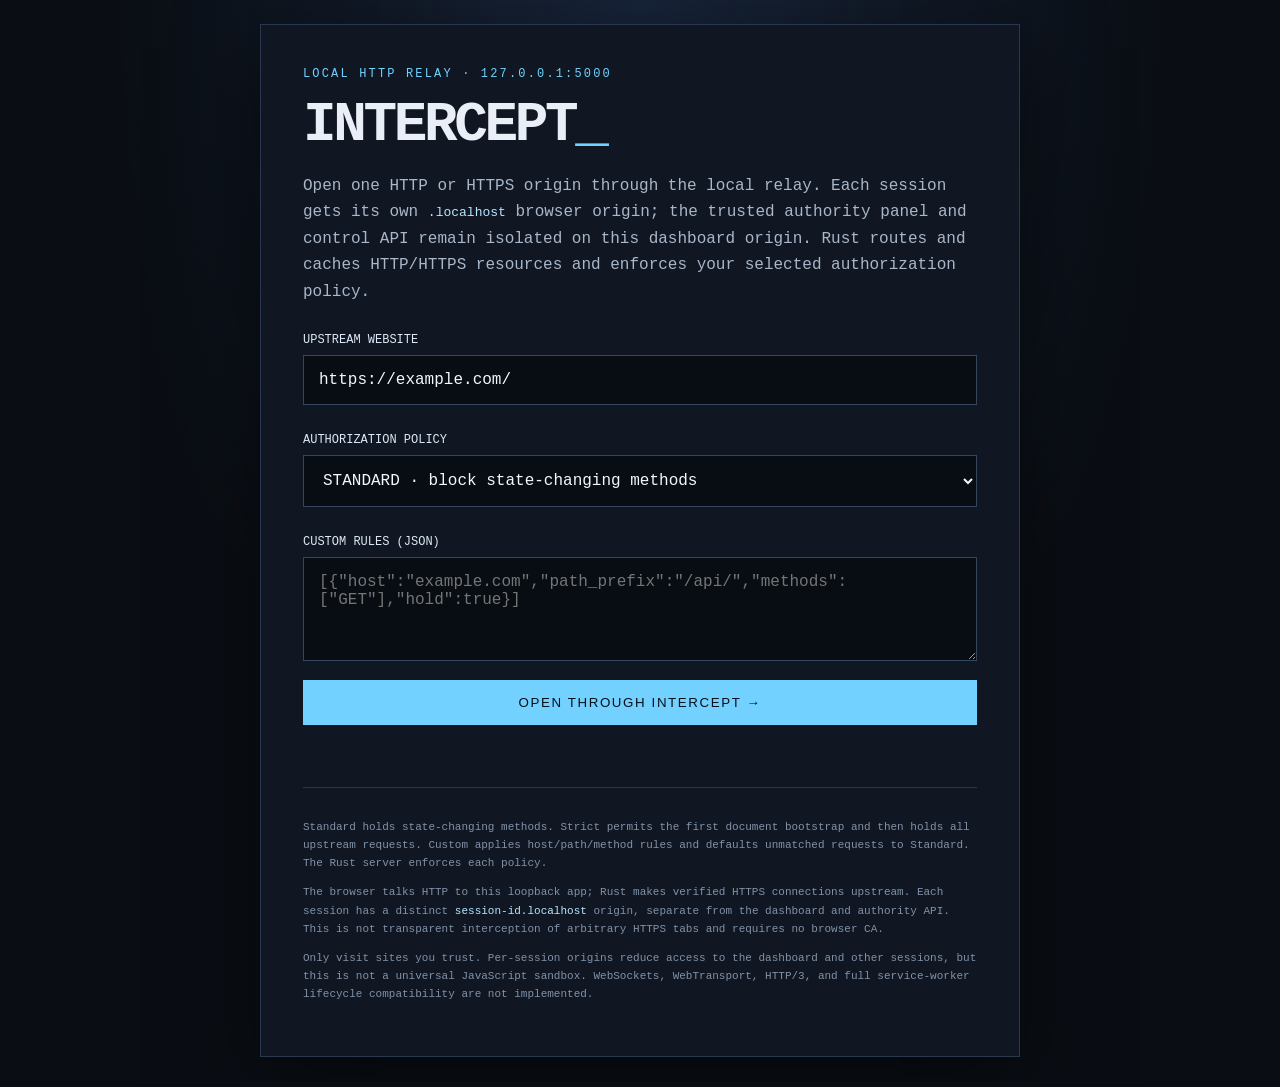
==== web/index.html @ f10e1672 "Explain session isolation and authorization modes in launcher" ====
<!doctype html>
<html lang="en">
<head>
  <meta charset="utf-8">
  <meta name="viewport" content="width=device-width,initial-scale=1">
  <meta name="color-scheme" content="dark">
  <title>Intercept · Timed Browser Proxy</title>
  <style>
    :root{font-family:ui-monospace,SFMono-Regular,Consolas,monospace;color:#e9eef7;background:#0a0e14}
    *{box-sizing:border-box}body{margin:0;min-height:100vh;display:grid;place-items:center;padding:24px;background:radial-gradient(ellipse at 50% 0,#17243a 0,transparent 58%),#0a0e14}
    main{width:min(760px,100%);border:1px solid #29384e;background:#101722;padding:clamp(22px,5vw,42px);box-shadow:0 24px 80px #0008}
    .mark{color:#73d1ff;letter-spacing:.18em;font-size:12px}h1{font-size:clamp(32px,7vw,56px);letter-spacing:-.06em;margin:12px 0}p{line-height:1.65;color:#a9b7ca}
    label{display:block;color:#dce8f7;font-size:12px;margin:28px 0 8px}input,select,textarea{width:100%;background:#080d14;color:#f1f6ff;border:1px solid #34465e;padding:15px;font:inherit;outline:none}input:focus,select:focus,textarea:focus{border-color:#73d1ff}textarea{resize:vertical}
    button{margin-top:14px;width:100%;padding:15px;background:#73d1ff;border:0;color:#07111c;font:700 14px inherit;letter-spacing:.12em;cursor:pointer}button:hover{background:#a2e2ff}
    #message{min-height:1.5em;color:#ffca80;font-size:12px;margin-top:14px}
    .rule{height:1px;background:#29384e;margin:30px 0}.small{font-size:11px;color:#8192a9}
    code{color:#b8e7ff}
  </style>
</head>
<body>
<main>
  <div class="mark">LOCAL HTTP RELAY · 127.0.0.1:5000</div>
  <h1>INTERCEPT<span style="color:#73d1ff">_</span></h1>
  <p>Open one HTTP or HTTPS origin through the local relay. Each session gets its own <code>.localhost</code> browser origin; the trusted authority panel and control API remain isolated on this dashboard origin. Rust routes and caches HTTP/HTTPS resources and enforces your selected authorization policy.</p>
  <form id="launch">
    <label for="target">UPSTREAM WEBSITE</label>
    <input id="target" name="url" type="url" inputmode="url" autocomplete="url" spellcheck="false" placeholder="https://example.com/" value="https://example.com/" required>
    <label for="policy">AUTHORIZATION POLICY</label>
    <select id="policy" name="policy"><option value="standard">STANDARD · block state-changing methods</option><option value="strict">STRICT · hold all upstream requests after bootstrap</option><option value="custom">CUSTOM · apply JSON rules, otherwise Standard</option></select>
    <label for="rules">CUSTOM RULES (JSON)</label>
    <textarea id="rules" name="rules" rows="4" spellcheck="false" placeholder='[{"host":"example.com","path_prefix":"/api/","methods":["GET"],"hold":true}]'></textarea>
    <button type="submit">OPEN THROUGH INTERCEPT →</button>
    <div id="message" role="status"></div>
  </form>
  <div class="rule"></div>
  <p class="small">Standard holds state-changing methods. Strict permits the first document bootstrap and then holds all upstream requests. Custom applies host/path/method rules and defaults unmatched requests to Standard. The Rust server enforces each policy.</p>
  <p class="small">The browser talks HTTP to this loopback app; Rust makes verified HTTPS connections upstream. Each session has a distinct <code>session-id.localhost</code> origin, separate from the dashboard and authority API. This is not transparent interception of arbitrary HTTPS tabs and requires no browser CA.</p>
  <p class="small">Only visit sites you trust. Per-session origins reduce access to the dashboard and other sessions, but this is not a universal JavaScript sandbox. WebSockets, WebTransport, HTTP/3, and full service-worker lifecycle compatibility are not implemented.</p>
</main>
<script>
(() => {
  const form = document.querySelector("#launch");
  const message = document.querySelector("#message");
  const button = form.querySelector("button");
  form.addEventListener("submit", async event => {
    event.preventDefault();
    button.disabled = true;
    message.textContent = "Creating isolated proxy session…";
    try {
      const response = await fetch("/api/sessions", {
        method: "POST",
        headers: {"content-type":"application/json"},
        body: JSON.stringify({
          url: document.querySelector("#target").value.trim(),
          policy: document.querySelector("#policy").value,
          rules: document.querySelector("#policy").value === "custom"
            ? JSON.parse(document.querySelector("#rules").value || "[]")
            : []
        })
      });
      if (!response.ok) throw new Error(await response.text() || "Could not create proxy session");
      const data = await response.json();
      location.assign(data.session_url);
    } catch (error) {
      message.textContent = error.message || String(error);
      button.disabled = false;
    }
  });
})();
</script>
</body>
</html>
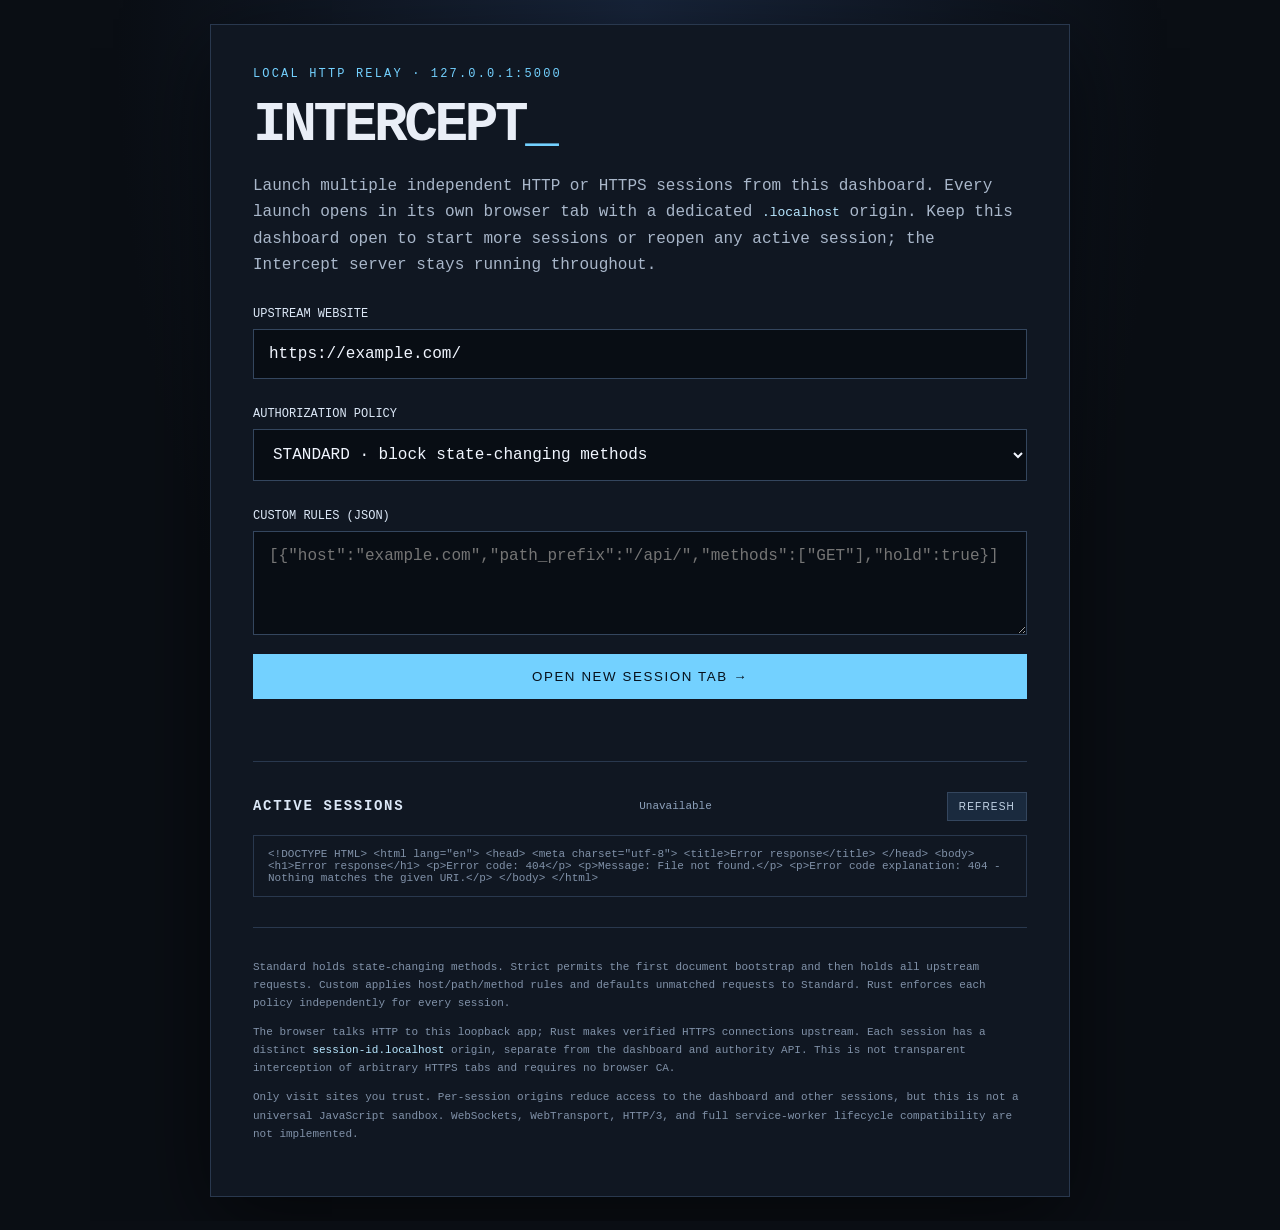
==== commit 13a9f063: "Keep launcher open and open each proxy session in a new tab" ====
--- a/web/index.html
+++ b/web/index.html
@@ -8,20 +8,32 @@
   <style>
     :root{font-family:ui-monospace,SFMono-Regular,Consolas,monospace;color:#e9eef7;background:#0a0e14}
     *{box-sizing:border-box}body{margin:0;min-height:100vh;display:grid;place-items:center;padding:24px;background:radial-gradient(ellipse at 50% 0,#17243a 0,transparent 58%),#0a0e14}
-    main{width:min(760px,100%);border:1px solid #29384e;background:#101722;padding:clamp(22px,5vw,42px);box-shadow:0 24px 80px #0008}
+    main{width:min(860px,100%);border:1px solid #29384e;background:#101722;padding:clamp(22px,5vw,42px);box-shadow:0 24px 80px #0008}
     .mark{color:#73d1ff;letter-spacing:.18em;font-size:12px}h1{font-size:clamp(32px,7vw,56px);letter-spacing:-.06em;margin:12px 0}p{line-height:1.65;color:#a9b7ca}
     label{display:block;color:#dce8f7;font-size:12px;margin:28px 0 8px}input,select,textarea{width:100%;background:#080d14;color:#f1f6ff;border:1px solid #34465e;padding:15px;font:inherit;outline:none}input:focus,select:focus,textarea:focus{border-color:#73d1ff}textarea{resize:vertical}
-    button{margin-top:14px;width:100%;padding:15px;background:#73d1ff;border:0;color:#07111c;font:700 14px inherit;letter-spacing:.12em;cursor:pointer}button:hover{background:#a2e2ff}
+    button{margin-top:14px;width:100%;padding:15px;background:#73d1ff;border:0;color:#07111c;font:700 14px inherit;letter-spacing:.12em;cursor:pointer}button:hover{background:#a2e2ff}button:disabled{opacity:.55;cursor:wait}
     #message{min-height:1.5em;color:#ffca80;font-size:12px;margin-top:14px}
     .rule{height:1px;background:#29384e;margin:30px 0}.small{font-size:11px;color:#8192a9}
     code{color:#b8e7ff}
+    .sessions-heading{display:flex;align-items:center;justify-content:space-between;gap:16px;margin-top:28px}
+    .sessions-heading h2{font-size:14px;letter-spacing:.12em;margin:0;color:#dce8f7}
+    #session-count{font-size:11px;color:#8ea2bc;white-space:nowrap}
+    #refresh-sessions{width:auto;margin:0;padding:8px 11px;background:#1a2a3e;border:1px solid #34465e;color:#c7d8ea;font-size:10px}
+    #sessions{list-style:none;margin:14px 0 0;padding:0;border:1px solid #29384e}
+    #sessions li{display:flex;align-items:center;justify-content:space-between;gap:18px;padding:12px 14px;border-top:1px solid #29384e}
+    #sessions li:first-child{border-top:0}
+    #sessions a{color:#a9dcff;text-decoration:none;overflow-wrap:anywhere}
+    #sessions a:hover{text-decoration:underline}
+    .session-meta{font-size:10px;color:#8ea2bc;white-space:nowrap}
+    .empty{font-size:11px;color:#8192a9}
+    @media(max-width:620px){#sessions li{align-items:flex-start;flex-direction:column;gap:6px}.sessions-heading{flex-wrap:wrap}}
   </style>
 </head>
 <body>
 <main>
   <div class="mark">LOCAL HTTP RELAY · 127.0.0.1:5000</div>
   <h1>INTERCEPT<span style="color:#73d1ff">_</span></h1>
-  <p>Open one HTTP or HTTPS origin through the local relay. Each session gets its own <code>.localhost</code> browser origin; the trusted authority panel and control API remain isolated on this dashboard origin. Rust routes and caches HTTP/HTTPS resources and enforces your selected authorization policy.</p>
+  <p>Launch multiple independent HTTP or HTTPS sessions from this dashboard. Every launch opens in its own browser tab with a dedicated <code>.localhost</code> origin. Keep this dashboard open to start more sessions or reopen any active session; the Intercept server stays running throughout.</p>
   <form id="launch">
     <label for="target">UPSTREAM WEBSITE</label>
     <input id="target" name="url" type="url" inputmode="url" autocomplete="url" spellcheck="false" placeholder="https://example.com/" value="https://example.com/" required>
@@ -29,11 +41,20 @@
     <select id="policy" name="policy"><option value="standard">STANDARD · block state-changing methods</option><option value="strict">STRICT · hold all upstream requests after bootstrap</option><option value="custom">CUSTOM · apply JSON rules, otherwise Standard</option></select>
     <label for="rules">CUSTOM RULES (JSON)</label>
     <textarea id="rules" name="rules" rows="4" spellcheck="false" placeholder='[{"host":"example.com","path_prefix":"/api/","methods":["GET"],"hold":true}]'></textarea>
-    <button type="submit">OPEN THROUGH INTERCEPT →</button>
-    <div id="message" role="status"></div>
+    <button type="submit">OPEN NEW SESSION TAB →</button>
+    <div id="message" role="status" aria-live="polite"></div>
   </form>
+
   <div class="rule"></div>
-  <p class="small">Standard holds state-changing methods. Strict permits the first document bootstrap and then holds all upstream requests. Custom applies host/path/method rules and defaults unmatched requests to Standard. The Rust server enforces each policy.</p>
+  <div class="sessions-heading">
+    <h2>ACTIVE SESSIONS</h2>
+    <span id="session-count">Loading…</span>
+    <button id="refresh-sessions" type="button">REFRESH</button>
+  </div>
+  <ul id="sessions" aria-live="polite"><li class="empty">Loading active sessions…</li></ul>
+
+  <div class="rule"></div>
+  <p class="small">Standard holds state-changing methods. Strict permits the first document bootstrap and then holds all upstream requests. Custom applies host/path/method rules and defaults unmatched requests to Standard. Rust enforces each policy independently for every session.</p>
   <p class="small">The browser talks HTTP to this loopback app; Rust makes verified HTTPS connections upstream. Each session has a distinct <code>session-id.localhost</code> origin, separate from the dashboard and authority API. This is not transparent interception of arbitrary HTTPS tabs and requires no browser CA.</p>
   <p class="small">Only visit sites you trust. Per-session origins reduce access to the dashboard and other sessions, but this is not a universal JavaScript sandbox. WebSockets, WebTransport, HTTP/3, and full service-worker lifecycle compatibility are not implemented.</p>
 </main>
@@ -42,30 +63,99 @@
   const form = document.querySelector("#launch");
   const message = document.querySelector("#message");
   const button = form.querySelector("button");
+  const sessionsList = document.querySelector("#sessions");
+  const sessionCount = document.querySelector("#session-count");
+  const refreshButton = document.querySelector("#refresh-sessions");
+
+  async function refreshSessions() {
+    try {
+      const response = await fetch("/api/sessions", {cache: "no-store"});
+      if (!response.ok) throw new Error(await response.text() || "Could not load sessions");
+      const data = await response.json();
+      sessionCount.textContent = data.active_sessions + " / " + data.max_sessions + " active";
+      sessionsList.replaceChildren();
+      if (!data.sessions.length) {
+        const empty = document.createElement("li");
+        empty.className = "empty";
+        empty.textContent = "No active sessions. Launch a website above.";
+        sessionsList.append(empty);
+        return;
+      }
+      for (const session of data.sessions) {
+        const item = document.createElement("li");
+        const link = document.createElement("a");
+        link.href = session.session_url;
+        link.target = "_blank";
+        link.rel = "noopener noreferrer";
+        link.textContent = session.target_url;
+        link.title = "Open this active session in a new tab";
+        const meta = document.createElement("span");
+        meta.className = "session-meta";
+        meta.textContent = session.policy.toUpperCase() + " · " + session.state;
+        item.append(link, meta);
+        sessionsList.append(item);
+      }
+    } catch (error) {
+      sessionCount.textContent = "Unavailable";
+      sessionsList.replaceChildren();
+      const item = document.createElement("li");
+      item.className = "empty";
+      item.textContent = error.message || String(error);
+      sessionsList.append(item);
+    }
+  }
+
+  refreshButton.addEventListener("click", refreshSessions);
   form.addEventListener("submit", async event => {
     event.preventDefault();
+    let rules;
+    const policy = document.querySelector("#policy").value;
+    try {
+      rules = policy === "custom"
+        ? JSON.parse(document.querySelector("#rules").value || "[]")
+        : [];
+      if (!Array.isArray(rules)) throw new Error("Custom rules must be a JSON array.");
+    } catch (error) {
+      message.textContent = error.message || String(error);
+      return;
+    }
+
+    // Reserve the new tab synchronously within the user gesture so browsers
+    // do not block it after the asynchronous session-creation request.
+    const sessionTab = window.open("about:blank", "_blank");
+    if (!sessionTab) {
+      message.textContent = "The browser blocked the new tab. Allow pop-ups for 127.0.0.1:5000 and try again.";
+      return;
+    }
+    sessionTab.opener = null;
+    sessionTab.document.title = "Starting Intercept session…";
+
     button.disabled = true;
-    message.textContent = "Creating isolated proxy session…";
+    message.textContent = "Creating an isolated proxy session in a new tab…";
     try {
       const response = await fetch("/api/sessions", {
         method: "POST",
         headers: {"content-type":"application/json"},
         body: JSON.stringify({
           url: document.querySelector("#target").value.trim(),
-          policy: document.querySelector("#policy").value,
-          rules: document.querySelector("#policy").value === "custom"
-            ? JSON.parse(document.querySelector("#rules").value || "[]")
-            : []
+          policy,
+          rules
         })
       });
       if (!response.ok) throw new Error(await response.text() || "Could not create proxy session");
       const data = await response.json();
-      location.assign(data.session_url);
+      sessionTab.location.replace(data.session_url);
+      message.textContent = "Session opened in a new tab. This dashboard remains available for additional sessions.";
+      await refreshSessions();
     } catch (error) {
+      sessionTab.close();
       message.textContent = error.message || String(error);
+    } finally {
       button.disabled = false;
     }
   });
+
+  refreshSessions();
 })();
 </script>
 </body>
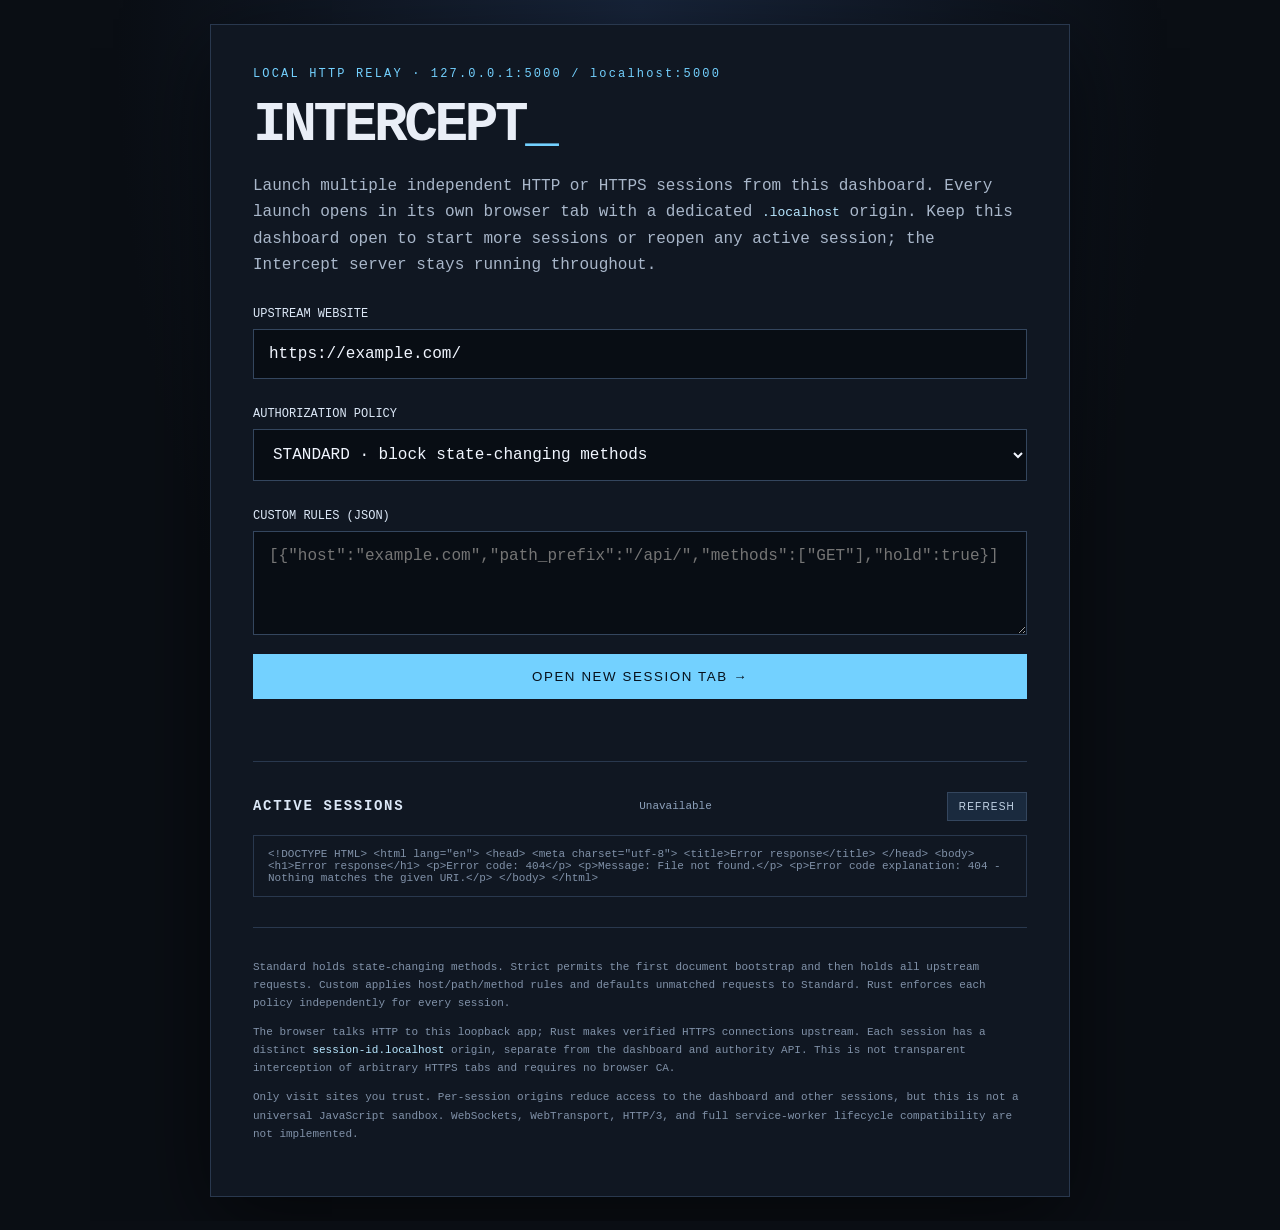
==== commit da08ed4c: "Document both dashboard loopback URLs" ====
--- a/web/index.html
+++ b/web/index.html
@@ -31,7 +31,7 @@
 </head>
 <body>
 <main>
-  <div class="mark">LOCAL HTTP RELAY · 127.0.0.1:5000</div>
+  <div class="mark">LOCAL HTTP RELAY · 127.0.0.1:5000 / localhost:5000</div>
   <h1>INTERCEPT<span style="color:#73d1ff">_</span></h1>
   <p>Launch multiple independent HTTP or HTTPS sessions from this dashboard. Every launch opens in its own browser tab with a dedicated <code>.localhost</code> origin. Keep this dashboard open to start more sessions or reopen any active session; the Intercept server stays running throughout.</p>
   <form id="launch">
@@ -124,7 +124,7 @@
     // do not block it after the asynchronous session-creation request.
     const sessionTab = window.open("about:blank", "_blank");
     if (!sessionTab) {
-      message.textContent = "The browser blocked the new tab. Allow pop-ups for 127.0.0.1:5000 and try again.";
+      message.textContent = "The browser blocked the new tab. Allow pop-ups for this dashboard origin and try again.";
       return;
     }
     sessionTab.opener = null;
